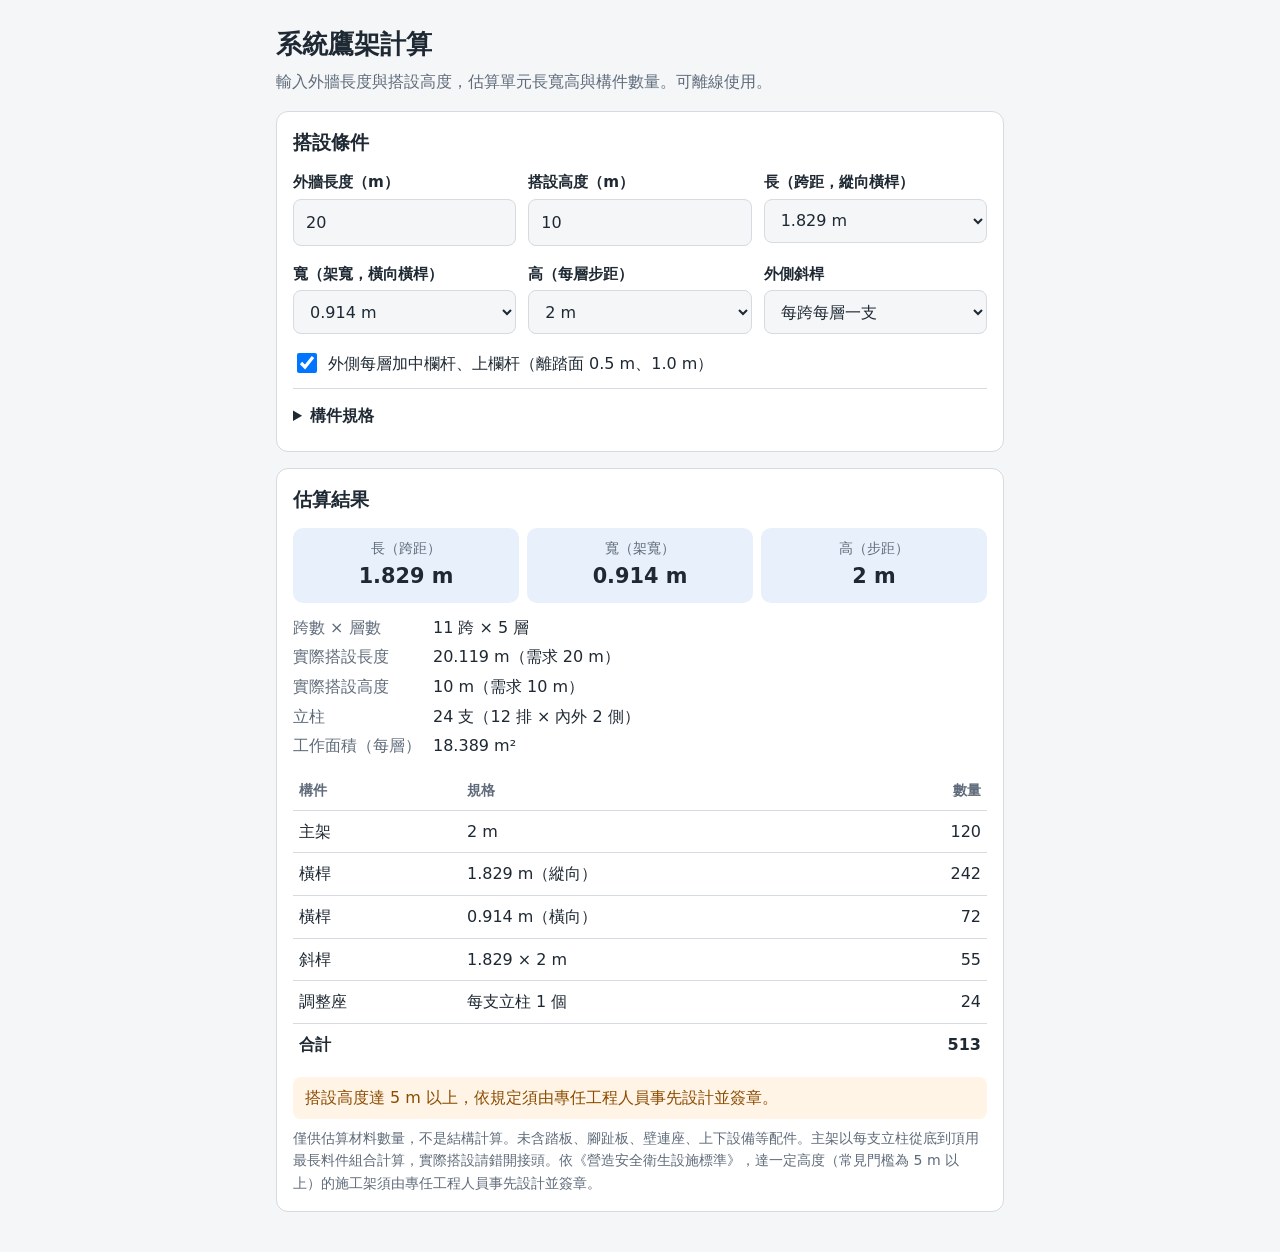
==== scaffold/index.html @ e0d9ac8a "新增系統鷹架計算 PWA Co-Authored-By: Claude Opus 5.5 <noreply@anthropic.com> Claude-Session: https://claude." ====
<!doctype html>
<html lang="zh-Hant">
<head>
  <meta charset="utf-8">
  <meta name="viewport" content="width=device-width, initial-scale=1, viewport-fit=cover">
  <title>系統鷹架計算</title>
  <meta name="description" content="輸入外牆長度與搭設高度，估算系統鷹架單元長寬高與主架、橫桿、斜桿數量。">
  <meta name="theme-color" content="#1d5fbf">
  <link rel="manifest" href="manifest.webmanifest">
  <link rel="icon" href="icons/icon.svg" type="image/svg+xml">
  <link rel="apple-touch-icon" href="icons/icon-192.png">
  <meta name="apple-mobile-web-app-capable" content="yes">
  <meta name="apple-mobile-web-app-title" content="鷹架計算">
  <link rel="stylesheet" href="style.css">
</head>
<body>
  <header class="site-header">
    <h1>系統鷹架計算</h1>
    <p>輸入外牆長度與搭設高度，估算單元長寬高與構件數量。可離線使用。</p>
  </header>

  <main>
    <section class="card" aria-labelledby="input-title">
      <h2 id="input-title">搭設條件</h2>
      <form id="calc-form" novalidate>
        <div class="grid">
          <div class="field">
            <label for="wall">外牆長度（m）</label>
            <input id="wall" name="wall" type="number" inputmode="decimal" min="0.1" step="0.01" value="20" required>
          </div>
          <div class="field">
            <label for="height">搭設高度（m）</label>
            <input id="height" name="height" type="number" inputmode="decimal" min="0.5" step="0.01" value="10" required>
          </div>
          <div class="field">
            <label for="span">長（跨距，縱向橫桿）</label>
            <select id="span" name="span"></select>
          </div>
          <div class="field">
            <label for="width">寬（架寬，橫向橫桿）</label>
            <select id="width" name="width"></select>
          </div>
          <div class="field">
            <label for="step">高（每層步距）</label>
            <select id="step" name="step"></select>
          </div>
          <div class="field">
            <label for="brace">外側斜桿</label>
            <select id="brace" name="brace">
              <option value="1">每跨每層一支</option>
              <option value="2">每 2 跨一支</option>
              <option value="3">每 3 跨一支</option>
              <option value="5">每 5 跨一支</option>
            </select>
          </div>
        </div>
        <label class="check"><input type="checkbox" id="guard" name="guard" checked> 外側每層加中欄杆、上欄杆（離踏面 0.5 m、1.0 m）</label>

        <details class="settings">
          <summary>構件規格</summary>
          <div class="field">
            <label for="standards">主架長度（m，以逗號分隔）</label>
            <input id="standards" name="standards" type="text" value="0.5, 1.0, 1.5, 2.0">
          </div>
          <div class="field">
            <label for="ledgers">橫桿長度（m，以逗號分隔）</label>
            <input id="ledgers" name="ledgers" type="text" value="0.45, 0.61, 0.914, 1.219, 1.524, 1.829">
          </div>
          <p class="hint">預設範圍：主架 0.5～2.0 m、橫桿 0.45～1.829 m。中間的橫桿長度是依英制常見尺寸填入，請改成你實際採購的規格。主架長度須為 0.5 m 的倍數（圓盤間距 0.5 m）。</p>
          <button type="button" id="reset-specs" class="link">恢復預設規格</button>
        </details>

        <p id="form-error" class="message error" role="alert" hidden></p>
      </form>
    </section>

    <section class="card" aria-labelledby="result-title">
      <h2 id="result-title">估算結果</h2>
      <div id="unit" class="unit"></div>
      <dl id="summary" class="summary"></dl>
      <table class="bom">
        <thead><tr><th scope="col">構件</th><th scope="col">規格</th><th scope="col" class="num">數量</th></tr></thead>
        <tbody id="bom"></tbody>
      </table>
      <ul id="warnings" class="warnings"></ul>
      <p class="hint">僅供估算材料數量，不是結構計算。未含踏板、腳趾板、壁連座、上下設備等配件。主架以每支立柱從底到頂用最長料件組合計算，實際搭設請錯開接頭。依《營造安全衛生設施標準》，達一定高度（常見門檻為 5 m 以上）的施工架須由專任工程人員事先設計並簽章。</p>
    </section>
  </main>

  <footer class="site-footer">
    <span id="offline-status"></span>
  </footer>

  <script src="app.js"></script>
</body>
</html>
---- scaffold/style.css ----
:root {
  --bg: #f4f6f8;
  --card: #ffffff;
  --text: #1f2933;
  --muted: #5f6b7a;
  --border: #d5dbe1;
  --primary: #1d5fbf;
  --accent-bg: #e8f0fb;
  --warn-bg: #fff4e5;
  --warn-text: #8a4b00;
  --err-bg: #fdecea;
  --err-text: #a12622;
}

@media (prefers-color-scheme: dark) {
  :root {
    --bg: #14181d;
    --card: #1e242b;
    --text: #e6e9ed;
    --muted: #9aa5b1;
    --border: #36404a;
    --primary: #5b9cf0;
    --accent-bg: #1c2a3d;
    --warn-bg: #3a2a12;
    --warn-text: #f5c27a;
    --err-bg: #3d1c1a;
    --err-text: #f4a6a0;
  }
}

* { box-sizing: border-box; }

body {
  margin: 0;
  background: var(--bg);
  color: var(--text);
  font-family: system-ui, -apple-system, "Segoe UI", "Noto Sans TC", "PingFang TC", "Microsoft JhengHei", sans-serif;
  line-height: 1.6;
  padding: env(safe-area-inset-top) env(safe-area-inset-right) env(safe-area-inset-bottom) env(safe-area-inset-left);
}

.site-header, main, .site-footer {
  max-width: 760px;
  margin: 0 auto;
  padding: 0 16px;
}

.site-header { padding-top: 24px; }
.site-header h1 { margin: 0 0 4px; font-size: 1.6rem; }
.site-header p { margin: 0 0 16px; color: var(--muted); }

.card {
  background: var(--card);
  border: 1px solid var(--border);
  border-radius: 12px;
  padding: 16px;
  margin-bottom: 16px;
}

.card h2 { margin: 0 0 12px; font-size: 1.2rem; }

.grid {
  display: grid;
  grid-template-columns: repeat(auto-fit, minmax(200px, 1fr));
  gap: 12px;
}

.field { display: flex; flex-direction: column; gap: 4px; margin-bottom: 4px; }
.field label { font-weight: 600; font-size: 0.95rem; }

input[type="number"], input[type="text"], select {
  width: 100%;
  font: inherit;
  color: var(--text);
  background: var(--bg);
  border: 1px solid var(--border);
  border-radius: 8px;
  padding: 10px 12px;
  min-height: 44px;
}

input:focus, select:focus { outline: 2px solid var(--primary); outline-offset: 1px; }

.check { display: flex; gap: 8px; align-items: center; margin: 12px 0 4px; }
.check input { width: 20px; height: 20px; }

.settings { margin-top: 12px; border-top: 1px solid var(--border); padding-top: 8px; }
.settings summary { cursor: pointer; font-weight: 600; padding: 6px 0; }

.hint { color: var(--muted); font-size: 0.88rem; margin: 8px 0 0; }

.link {
  background: none;
  border: none;
  color: var(--primary);
  font: inherit;
  padding: 4px 0;
  cursor: pointer;
  text-decoration: underline;
}

.message { padding: 10px 12px; border-radius: 8px; margin: 12px 0 0; }
.message.error { background: var(--err-bg); color: var(--err-text); }

.unit {
  display: grid;
  grid-template-columns: repeat(3, 1fr);
  gap: 8px;
  margin-bottom: 12px;
}

.unit div {
  background: var(--accent-bg);
  border-radius: 10px;
  padding: 10px;
  text-align: center;
}

.unit span { display: block; color: var(--muted); font-size: 0.85rem; }
.unit strong { font-size: 1.3rem; }

.summary {
  display: grid;
  grid-template-columns: auto 1fr;
  gap: 4px 12px;
  margin: 0 0 12px;
}

.summary dt { color: var(--muted); }
.summary dd { margin: 0; font-variant-numeric: tabular-nums; }

.bom { width: 100%; border-collapse: collapse; font-variant-numeric: tabular-nums; }
.bom th, .bom td { text-align: left; padding: 8px 6px; border-bottom: 1px solid var(--border); }
.bom th { color: var(--muted); font-weight: 600; font-size: 0.9rem; }
.bom .num { text-align: right; }
.bom tr.total td { font-weight: 700; border-bottom: none; }

.warnings { list-style: none; padding: 0; margin: 12px 0 0; }
.warnings li {
  background: var(--warn-bg);
  color: var(--warn-text);
  border-radius: 8px;
  padding: 8px 12px;
  margin-bottom: 6px;
}

.site-footer { color: var(--muted); font-size: 0.85rem; padding-bottom: 24px; }
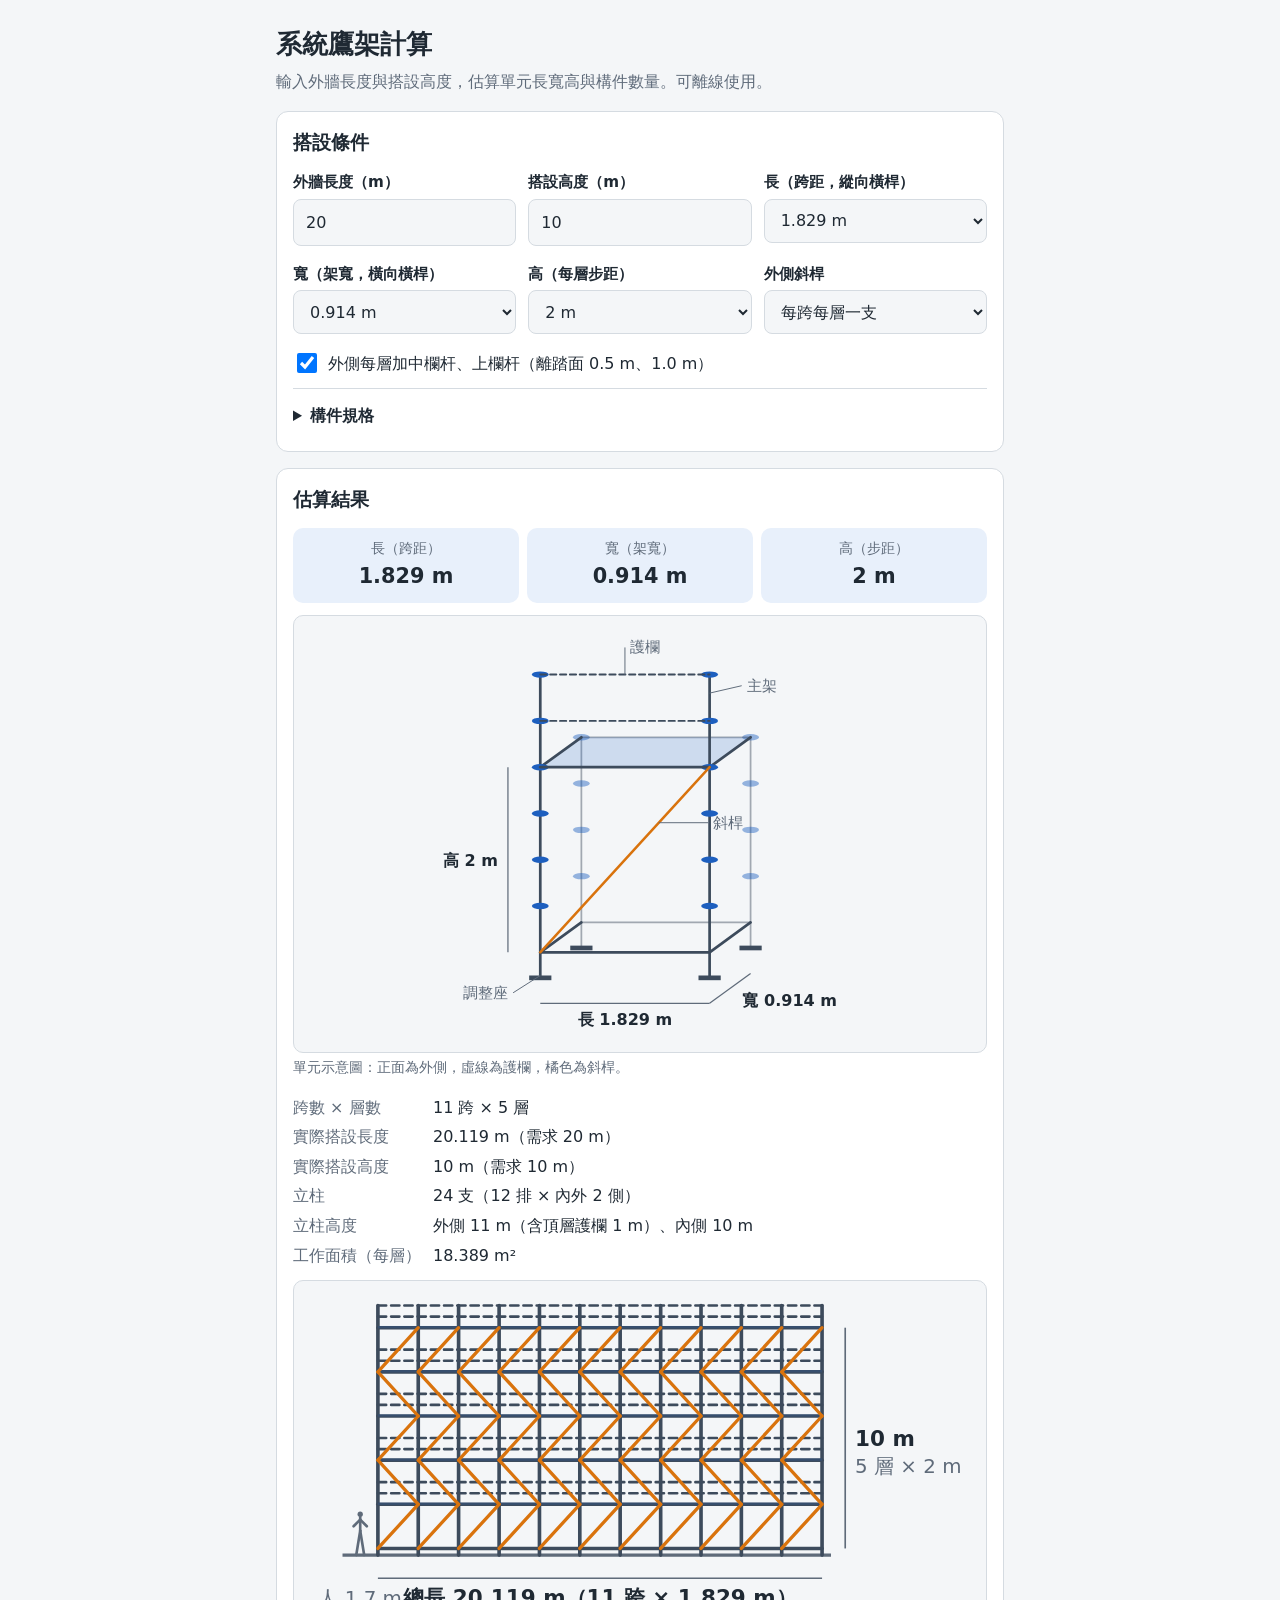
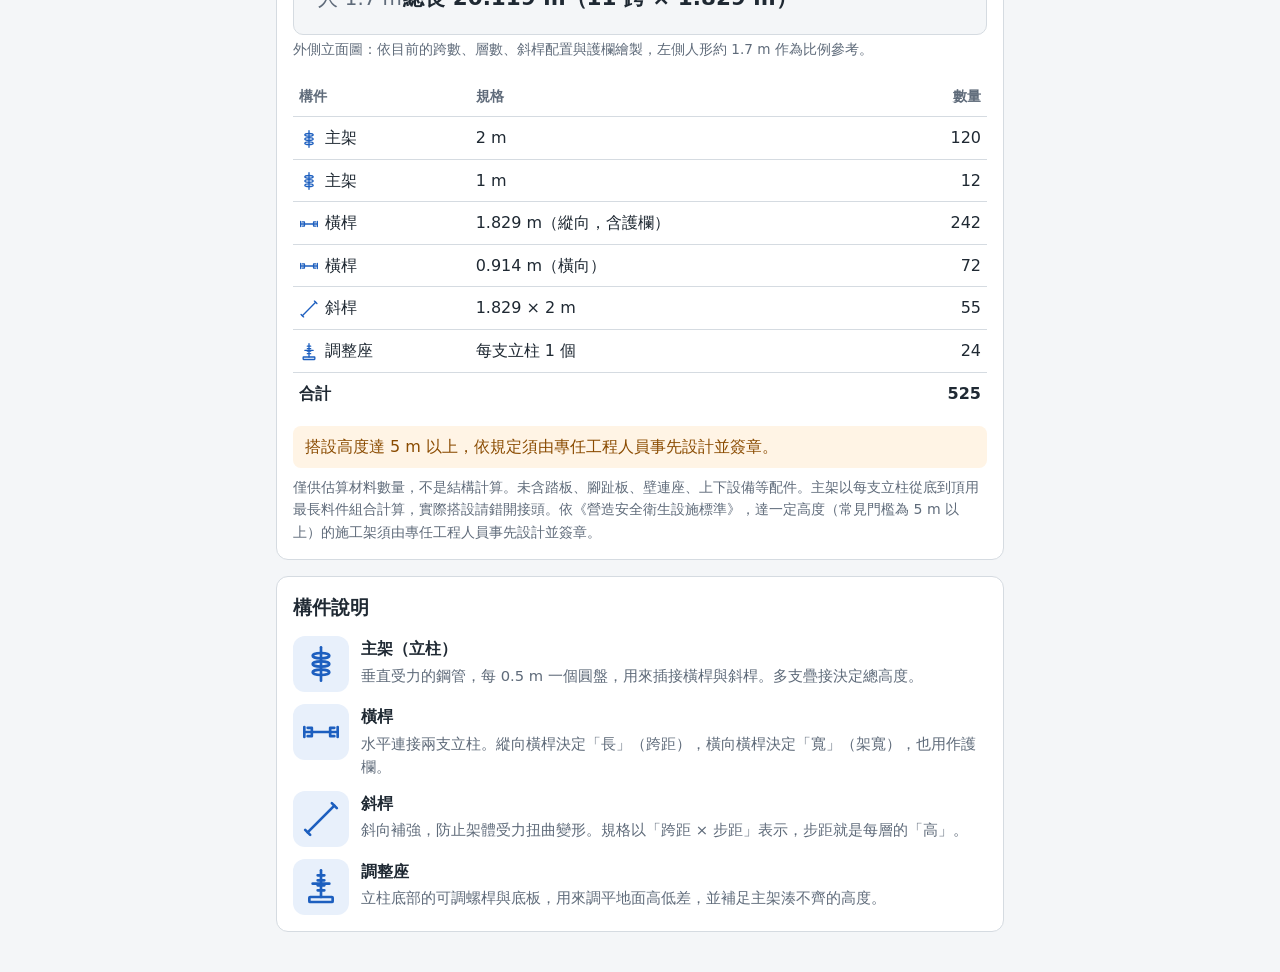
==== commit 250365e5: "鷹架計算加入示意圖與構件圖示 - 單元立體示意圖與外側立面圖，依輸入即時重畫 - 數量表與構件說明加入構件圖示 - 外側立柱多算 1 m 給頂層護欄；步距 1 m 時護欄不與橫桿重複計算  Co-Au" ====
--- a/scaffold/index.html
+++ b/scaffold/index.html
@@ -77,7 +77,15 @@
     <section class="card" aria-labelledby="result-title">
       <h2 id="result-title">估算結果</h2>
       <div id="unit" class="unit"></div>
+      <figure class="figure">
+        <div id="unit-drawing" class="drawing-box"></div>
+        <figcaption>單元示意圖：正面為外側，虛線為護欄，橘色為斜桿。</figcaption>
+      </figure>
       <dl id="summary" class="summary"></dl>
+      <figure class="figure">
+        <div id="elevation-drawing" class="drawing-box"></div>
+        <figcaption>外側立面圖：依目前的跨數、層數、斜桿配置與護欄繪製，左側人形約 1.7 m 作為比例參考。</figcaption>
+      </figure>
       <table class="bom">
         <thead><tr><th scope="col">構件</th><th scope="col">規格</th><th scope="col" class="num">數量</th></tr></thead>
         <tbody id="bom"></tbody>
@@ -85,12 +93,22 @@
       <ul id="warnings" class="warnings"></ul>
       <p class="hint">僅供估算材料數量，不是結構計算。未含踏板、腳趾板、壁連座、上下設備等配件。主架以每支立柱從底到頂用最長料件組合計算，實際搭設請錯開接頭。依《營造安全衛生設施標準》，達一定高度（常見門檻為 5 m 以上）的施工架須由專任工程人員事先設計並簽章。</p>
     </section>
+    <section class="card" aria-labelledby="parts-title">
+      <h2 id="parts-title">構件說明</h2>
+      <ul class="parts">
+        <li><span class="part-icon" data-icon="standard"></span><div><strong>主架（立柱）</strong><p>垂直受力的鋼管，每 0.5 m 一個圓盤，用來插接橫桿與斜桿。多支疊接決定總高度。</p></div></li>
+        <li><span class="part-icon" data-icon="ledger"></span><div><strong>橫桿</strong><p>水平連接兩支立柱。縱向橫桿決定「長」（跨距），橫向橫桿決定「寬」（架寬），也用作護欄。</p></div></li>
+        <li><span class="part-icon" data-icon="brace"></span><div><strong>斜桿</strong><p>斜向補強，防止架體受力扭曲變形。規格以「跨距 × 步距」表示，步距就是每層的「高」。</p></div></li>
+        <li><span class="part-icon" data-icon="jack"></span><div><strong>調整座</strong><p>立柱底部的可調螺桿與底板，用來調平地面高低差，並補足主架湊不齊的高度。</p></div></li>
+      </ul>
+    </section>
   </main>
 
   <footer class="site-footer">
     <span id="offline-status"></span>
   </footer>
 
+  <script src="drawings.js"></script>
   <script src="app.js"></script>
 </body>
 </html>
--- a/scaffold/style.css
+++ b/scaffold/style.css
@@ -145,3 +145,39 @@
 }
 
 .site-footer { color: var(--muted); font-size: 0.85rem; padding-bottom: 24px; }
+
+/* 示意圖與圖示 */
+:root { --steel: #3d4b5c; --brace: #d9730d; --deck: rgba(29, 95, 191, 0.18); --rosette: #1d5fbf; }
+@media (prefers-color-scheme: dark) {
+  :root { --steel: #c3ccd6; --brace: #f0a04b; --deck: rgba(91, 156, 240, 0.25); --rosette: #5b9cf0; }
+}
+
+.figure { margin: 0 0 16px; }
+.figure figcaption { color: var(--muted); font-size: 0.85rem; margin-top: 4px; }
+.drawing-box { background: var(--bg); border: 1px solid var(--border); border-radius: 10px; padding: 8px; }
+.drawing { display: block; width: 100%; height: auto; max-height: 420px; overflow: visible; }
+
+.drawing .steel { stroke: var(--steel); stroke-width: 2.2; stroke-linecap: round; }
+.drawing .back .steel { stroke-width: 1.4; opacity: 0.45; }
+.drawing .rail { stroke-dasharray: 5 3; stroke-width: 1.6; }
+.drawing .brace { stroke: var(--brace); stroke-width: 2; stroke-linecap: round; }
+.drawing .deck { fill: var(--deck); stroke: none; }
+.drawing .rosette { fill: var(--rosette); }
+.drawing .back .rosette { opacity: 0.45; }
+.drawing .plate { fill: var(--steel); }
+.drawing .ground { stroke: var(--muted); stroke-width: 2; }
+.drawing .dim { stroke: var(--muted); stroke-width: 1; }
+.drawing .leader { stroke: var(--muted); stroke-width: 0.8; }
+.drawing .person { stroke: var(--muted); stroke-width: 1.6; fill: none; stroke-linecap: round; }
+.drawing .person circle { fill: var(--muted); stroke: none; }
+.drawing .label { fill: var(--text); font-size: 13px; font-weight: 600; }
+.drawing .tag { fill: var(--muted); font-size: 12px; }
+
+.icon { fill: none; stroke: currentColor; stroke-width: 1.6; stroke-linecap: round; stroke-linejoin: round; vertical-align: middle; flex: none; }
+.bom td.name { white-space: nowrap; }
+.bom td.name .icon { margin-right: 6px; color: var(--primary); }
+
+.parts { list-style: none; margin: 0; padding: 0; display: grid; gap: 12px; }
+.parts li { display: flex; gap: 12px; align-items: flex-start; }
+.parts p { margin: 2px 0 0; color: var(--muted); font-size: 0.92rem; }
+.part-icon { display: inline-flex; align-items: center; justify-content: center; width: 56px; height: 56px; border-radius: 12px; background: var(--accent-bg); color: var(--primary); flex: none; }
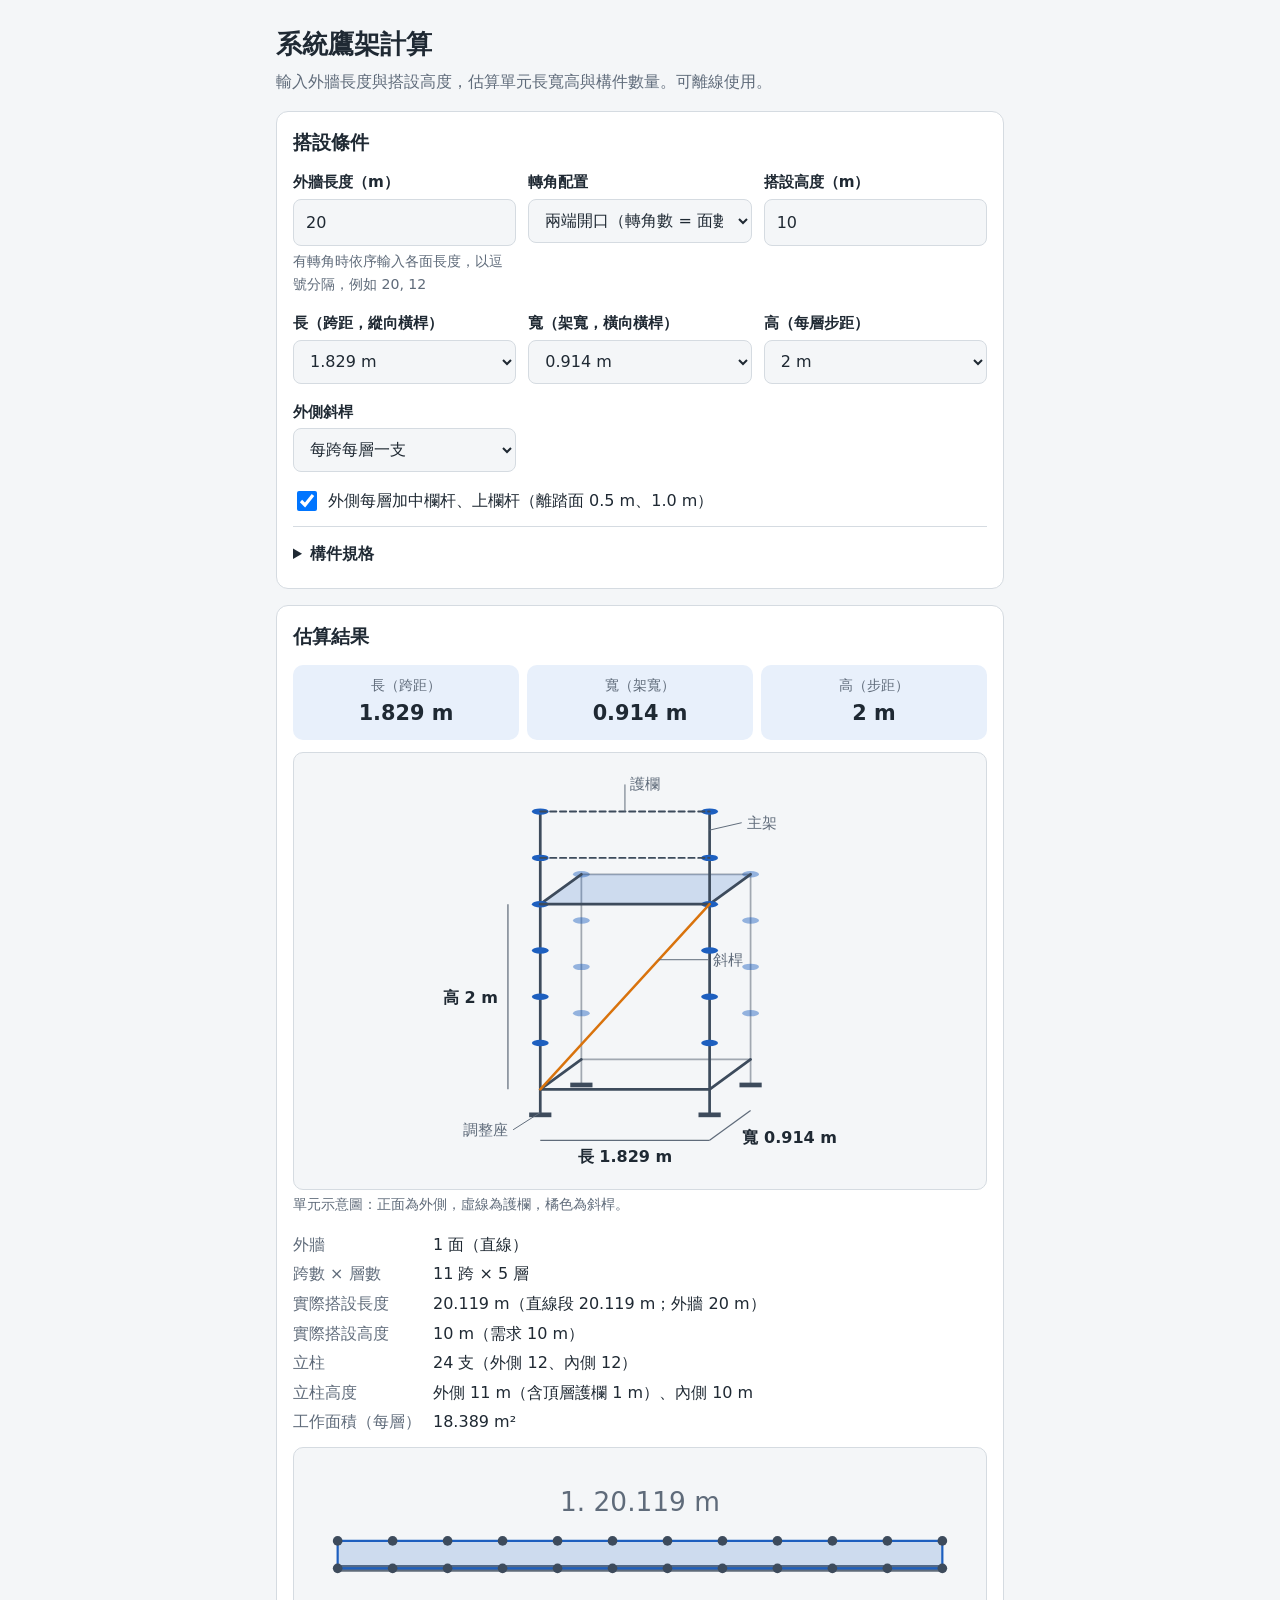
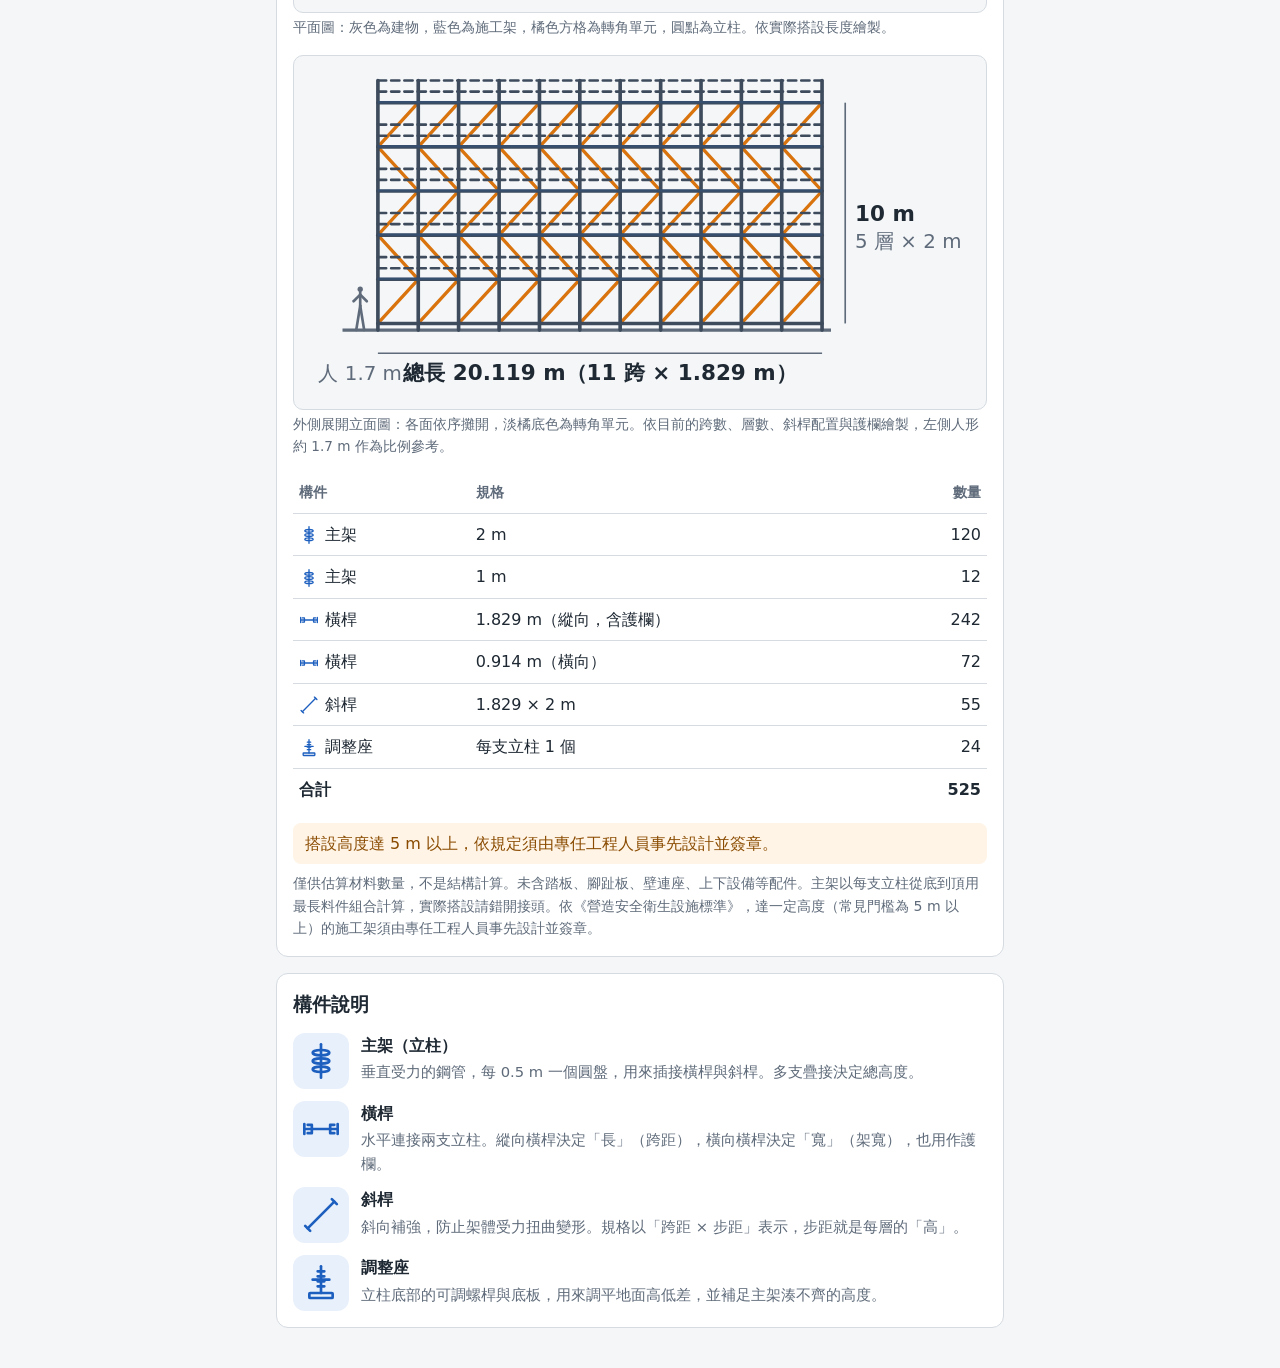
==== commit 9be702a0: "鷹架計算加入轉角計算與平面圖 - 外牆可輸入多面長度，選擇兩端開口或四周環繞 - 外轉角以架寬 × 架寬的轉角單元計算立柱、橫桿與護欄 - 新增平面圖，立面圖改為外側展開立面並標示轉角  Co-Aut" ====
--- a/scaffold/index.html
+++ b/scaffold/index.html
@@ -26,7 +26,15 @@
         <div class="grid">
           <div class="field">
             <label for="wall">外牆長度（m）</label>
-            <input id="wall" name="wall" type="number" inputmode="decimal" min="0.1" step="0.01" value="20" required>
+            <input id="wall" name="wall" type="text" inputmode="decimal" value="20" required aria-describedby="wall-hint">
+            <small id="wall-hint" class="hint">有轉角時依序輸入各面長度，以逗號分隔，例如 20, 12</small>
+          </div>
+          <div class="field">
+            <label for="layout">轉角配置</label>
+            <select id="layout" name="layout">
+              <option value="open">兩端開口（轉角數 = 面數 − 1）</option>
+              <option value="closed">四周環繞（轉角數 = 面數）</option>
+            </select>
           </div>
           <div class="field">
             <label for="height">搭設高度（m）</label>
@@ -83,8 +91,12 @@
       </figure>
       <dl id="summary" class="summary"></dl>
       <figure class="figure">
+        <div id="plan-drawing" class="drawing-box"></div>
+        <figcaption>平面圖：灰色為建物，藍色為施工架，橘色方格為轉角單元，圓點為立柱。依實際搭設長度繪製。</figcaption>
+      </figure>
+      <figure class="figure">
         <div id="elevation-drawing" class="drawing-box"></div>
-        <figcaption>外側立面圖：依目前的跨數、層數、斜桿配置與護欄繪製，左側人形約 1.7 m 作為比例參考。</figcaption>
+        <figcaption>外側展開立面圖：各面依序攤開，淡橘底色為轉角單元。依目前的跨數、層數、斜桿配置與護欄繪製，左側人形約 1.7 m 作為比例參考。</figcaption>
       </figure>
       <table class="bom">
         <thead><tr><th scope="col">構件</th><th scope="col">規格</th><th scope="col" class="num">數量</th></tr></thead>
--- a/scaffold/style.css
+++ b/scaffold/style.css
@@ -181,3 +181,12 @@
 .parts li { display: flex; gap: 12px; align-items: flex-start; }
 .parts p { margin: 2px 0 0; color: var(--muted); font-size: 0.92rem; }
 .part-icon { display: inline-flex; align-items: center; justify-content: center; width: 56px; height: 56px; border-radius: 12px; background: var(--accent-bg); color: var(--primary); flex: none; }
+
+/* 平面圖與轉角 */
+.drawing .corner-bg { fill: var(--brace); opacity: 0.28; }
+.drawing .plan-band { fill: var(--deck); stroke: var(--primary); stroke-width: 1; }
+.drawing .plan-corner { fill: var(--brace); fill-opacity: 0.35; stroke: var(--brace); stroke-width: 1.2; }
+.drawing .plan-building { fill: var(--muted); opacity: 0.15; }
+.drawing .plan-wall { fill: none; stroke: var(--muted); stroke-width: 3; stroke-linejoin: round; }
+.drawing .plan-col { fill: var(--steel); }
+.field small.hint { margin: 0; }
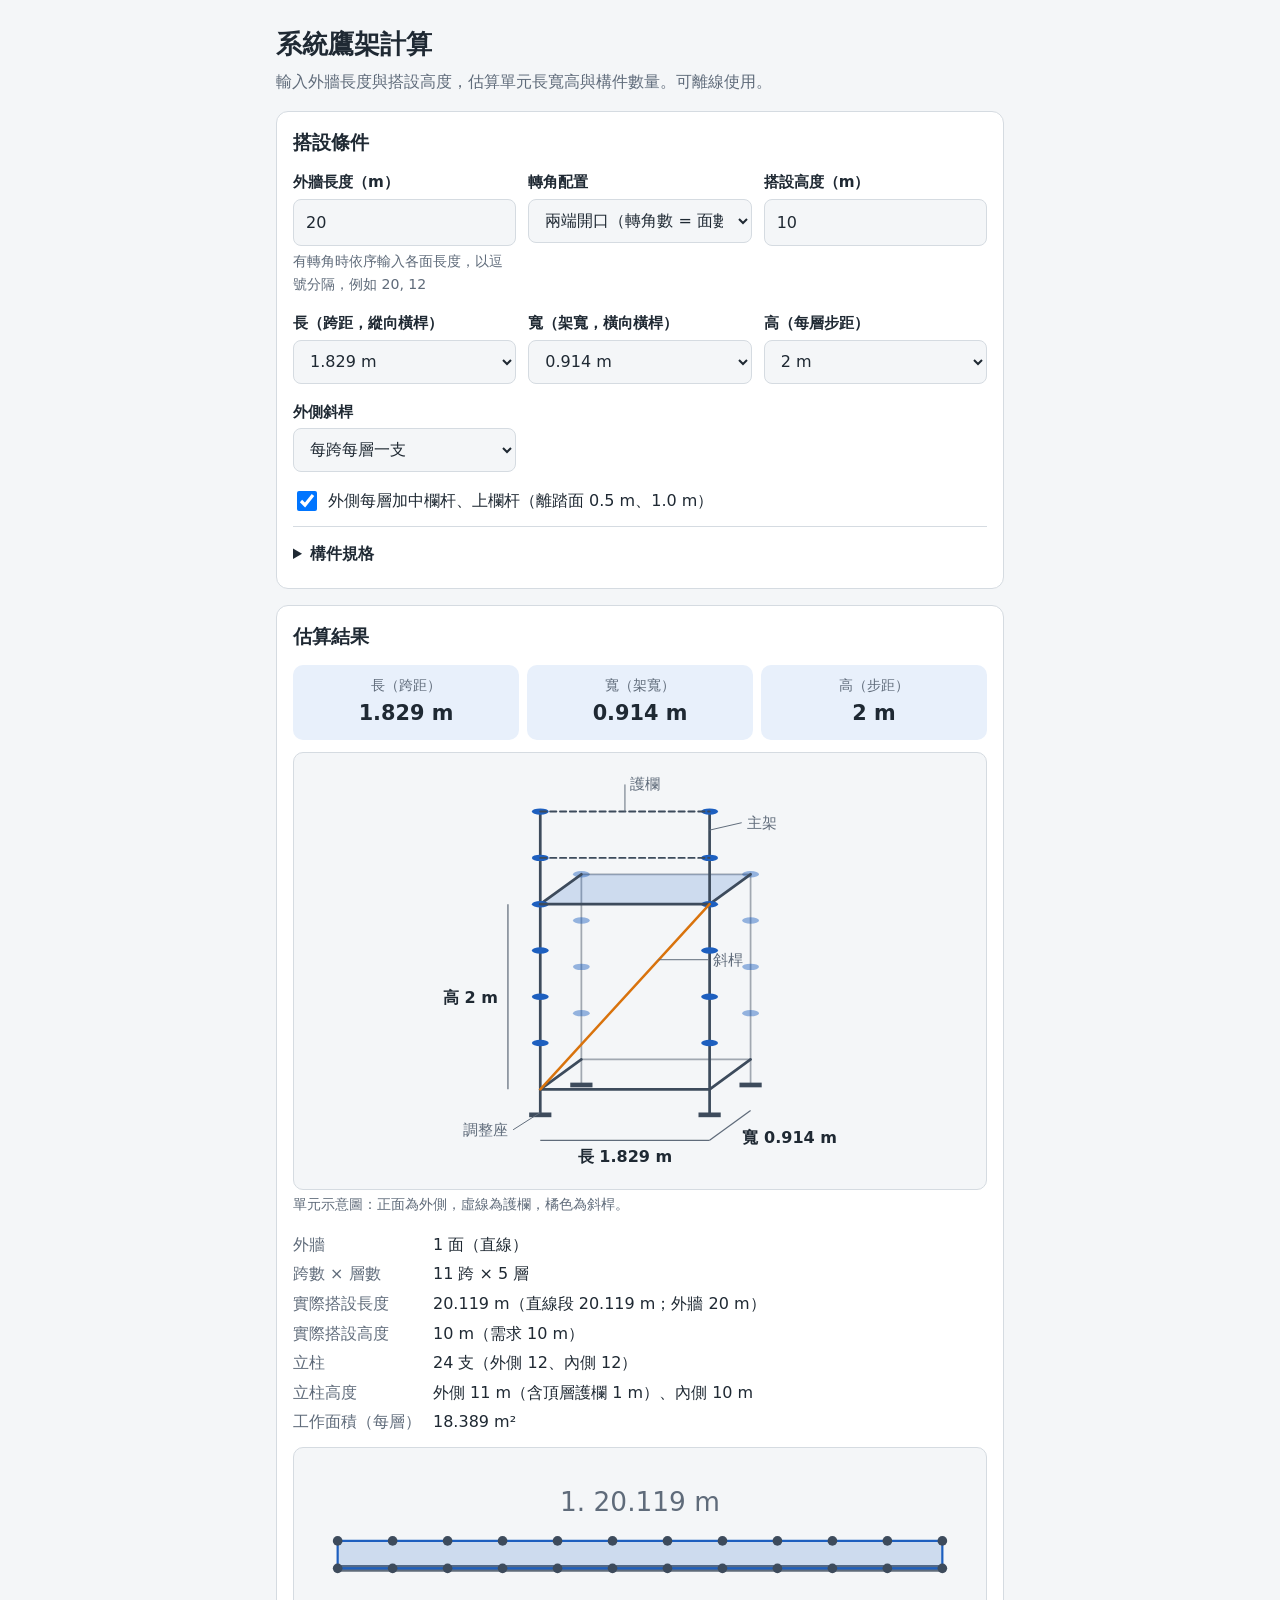
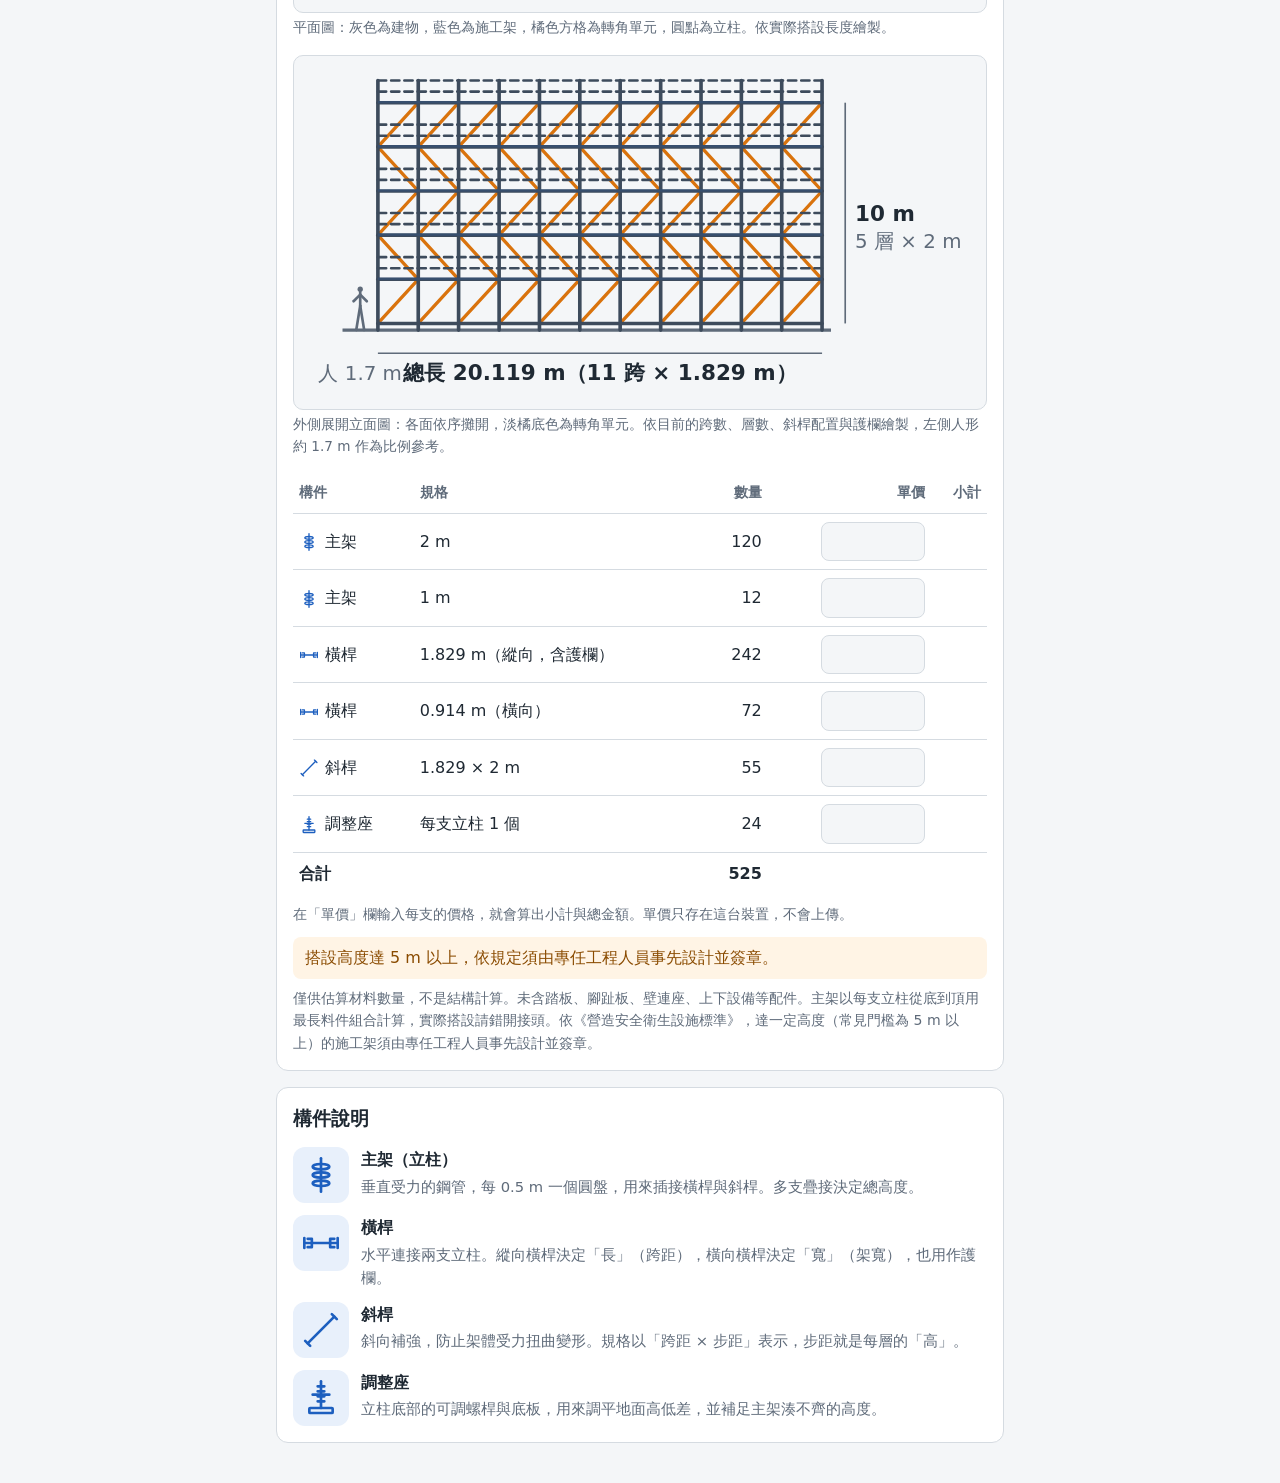
==== commit e0390f82: "Add unit prices to scaffold calculator and an order entry demo Co-Authored-By: Claude Opus 5.5 <nore" ====
--- a/scaffold/index.html
+++ b/scaffold/index.html
@@ -98,10 +98,13 @@
         <div id="elevation-drawing" class="drawing-box"></div>
         <figcaption>外側展開立面圖：各面依序攤開，淡橘底色為轉角單元。依目前的跨數、層數、斜桿配置與護欄繪製，左側人形約 1.7 m 作為比例參考。</figcaption>
       </figure>
+      <div class="bom-wrap">
       <table class="bom">
-        <thead><tr><th scope="col">構件</th><th scope="col">規格</th><th scope="col" class="num">數量</th></tr></thead>
+        <thead><tr><th scope="col">構件</th><th scope="col">規格</th><th scope="col" class="num">數量</th><th scope="col" class="num">單價</th><th scope="col" class="num">小計</th></tr></thead>
         <tbody id="bom"></tbody>
       </table>
+      </div>
+      <p id="cost-note" class="hint"></p>
       <ul id="warnings" class="warnings"></ul>
       <p class="hint">僅供估算材料數量，不是結構計算。未含踏板、腳趾板、壁連座、上下設備等配件。主架以每支立柱從底到頂用最長料件組合計算，實際搭設請錯開接頭。依《營造安全衛生設施標準》，達一定高度（常見門檻為 5 m 以上）的施工架須由專任工程人員事先設計並簽章。</p>
     </section>
--- a/scaffold/style.css
+++ b/scaffold/style.css
@@ -131,9 +131,18 @@
 
 .bom { width: 100%; border-collapse: collapse; font-variant-numeric: tabular-nums; }
 .bom th, .bom td { text-align: left; padding: 8px 6px; border-bottom: 1px solid var(--border); }
-.bom th { color: var(--muted); font-weight: 600; font-size: 0.9rem; }
+.bom th { color: var(--muted); font-weight: 600; font-size: 0.9rem; white-space: nowrap; }
 .bom .num { text-align: right; }
 .bom tr.total td { font-weight: 700; border-bottom: none; }
+.bom-wrap { overflow-x: auto; }
+.bom input.price { width: 6.5em; min-height: 36px; padding: 6px 8px; text-align: right; }
+.bom td.cost { white-space: nowrap; }
+@media (max-width: 520px) {
+  .bom { font-size: 0.88rem; }
+  .bom th, .bom td { padding: 8px 3px; }
+  .bom td.name .icon { display: none; }
+  .bom input.price { width: 4.6em; padding: 6px 4px; }
+}
 
 .warnings { list-style: none; padding: 0; margin: 12px 0 0; }
 .warnings li {
